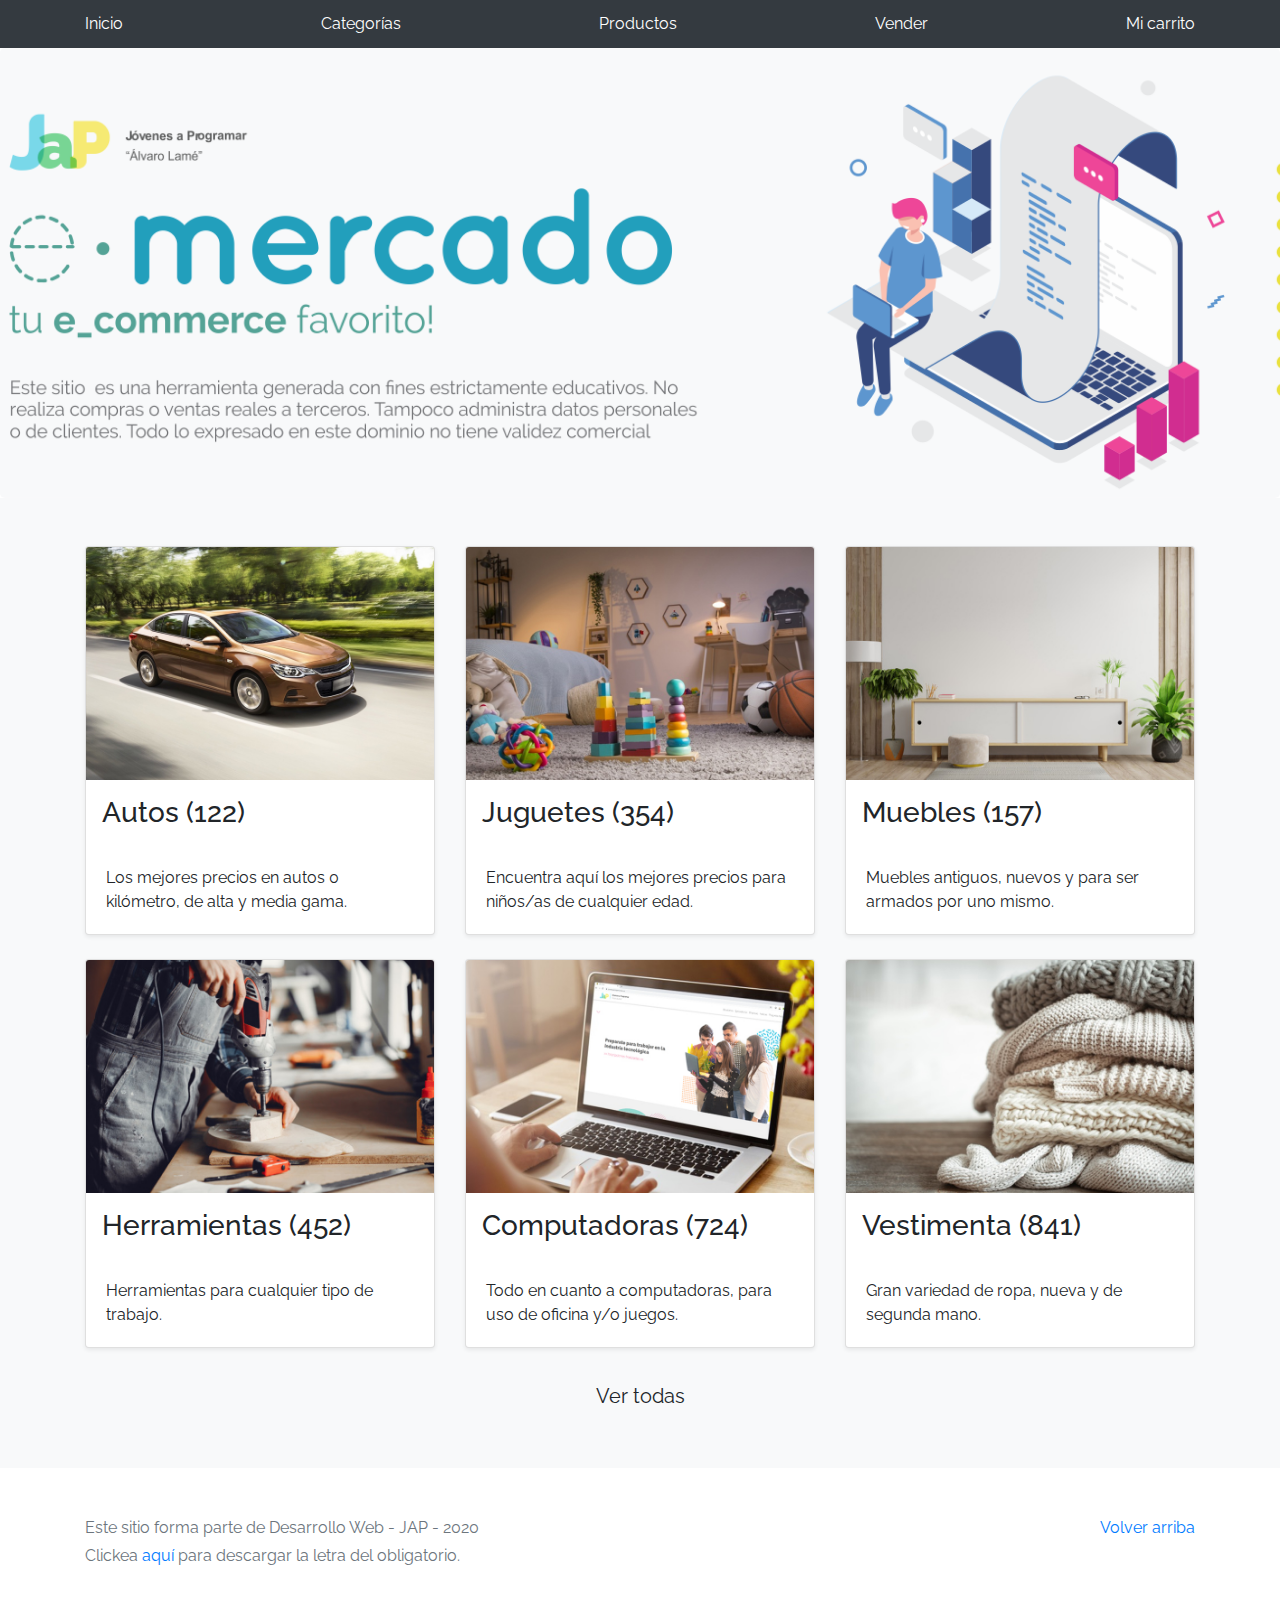
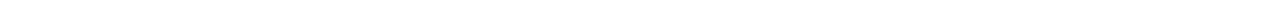
==== index.html @ 56582fe3 "Initial Commit" ====
<!DOCTYPE html>
<!-- saved from url=(0049)https://getbootstrap.com/docs/4.3/examples/album/ -->
<html lang="en">
  <head>
    <meta http-equiv="Content-Type" content="text/html; charset=UTF-8">
    <meta name="viewport" content="width=device-width, initial-scale=1, shrink-to-fit=no">
    <meta name="description" content="">
    <title>eMercado - Todo lo que busques está aquí</title>

    <link rel="canonical" href="https://getbootstrap.com/docs/4.3/examples/album/">
    <link href="https://fonts.googleapis.com/css?family=Raleway:300,300i,400,400i,700,700i,900,900i" rel="stylesheet">
    <!-- Bootstrap core CSS -->
    <link href="css/bootstrap.min.css" rel="stylesheet">
    <link href="css/styles.css" rel="stylesheet">
  </head>
  <body>
    <nav class="site-header sticky-top py-1 bg-dark">
      <div class="container d-flex flex-column flex-md-row justify-content-between">
        <a class="py-2 d-none d-md-inline-block" href="index.html">Inicio</a>
        <a class="py-2 d-none d-md-inline-block" href="categories.html">Categorías</a>
        <a class="py-2 d-none d-md-inline-block" href="products.html">Productos</a>
        <a class="py-2 d-none d-md-inline-block" href="sell.html">Vender</a>
        <a class="py-2 d-none d-md-inline-block" href="cart.html">Mi carrito</a>
      </div>
    </nav>
    <main role="main">
      <section class="jumbotron text-center">
        <div class="m-5">
          <h1></h1>
        </div>
      </section>
      <div class="album py-5 bg-light">
        <div class="container">
          <div class="row">
            <div class="col-md-4">
              <a href="categories.html" class="card mb-4 shadow-sm custom-card">
                <img class="bd-placeholder-img card-img-top"  src="img/cat1.jpg">
                <h3 class="m-3">Autos (122)</h3>
                <div class="card-body">
                  <p class="card-text">Los mejores precios en autos 0 kilómetro, de alta y media gama.</p>
                </div>
              </a>
            </div>
            <div class="col-md-4">
                <a href="categories.html" class="card mb-4 shadow-sm custom-card">
                  <img class="bd-placeholder-img card-img-top" src="img/cat2.jpg">
                  <h3 class="m-3">Juguetes (354)</h3>
                  <div class="card-body">
                    <p class="card-text">Encuentra aquí los mejores precios para niños/as de cualquier edad.</p>
                  </div>
                </a>
            </div>
            <div class="col-md-4">
                <a href="categories.html" class="card mb-4 shadow-sm custom-card">
                  <img class="bd-placeholder-img card-img-top" src="img/cat3.jpg">
                  <h3 class="m-3">Muebles (157)</h3>
                  <div class="card-body">
                    <p class="card-text">Muebles antiguos, nuevos y para ser armados por uno mismo.</p>
                  </div>
                </a>
            </div>
            <div class="col-md-4">
                <a href="categories.html" class="card mb-4 shadow-sm custom-card">
                  <img class="bd-placeholder-img card-img-top" src="img/cat4.jpg">
                  <h3 class="m-3">Herramientas (452)</h3>
                  <div class="card-body">
                    <p class="card-text">Herramientas para cualquier tipo de trabajo.</p>
                  </div>
                </a>
            </div>
            <div class="col-md-4">
                <a href="categories.html" class="card mb-4 shadow-sm custom-card">
                  <img class="bd-placeholder-img card-img-top" src="img/cat5.jpg">
                  <h3 class="m-3">Computadoras (724)</h3>
                  <div class="card-body">
                    <p class="card-text">Todo en cuanto a computadoras, para uso de oficina y/o juegos.</p>
                  </div>
                </a>
            </div>
            <div class="col-md-4">
                <a href="categories.html" class="card mb-4 shadow-sm custom-card">
                  <img class="bd-placeholder-img card-img-top" src="img/cat6.jpg">
                  <h3 class="m-3">Vestimenta (841)</h3>
                  <div class="card-body">
                    <p class="card-text">Gran variedad de ropa, nueva y de segunda mano.</p>
                  </div>
                </a>
            </div>
          </div>
          <div class="row">
              <a type="button" class="btn btn-light btn-lg btn-block" href="categories.html">Ver todas</a>
          </div>
        </div>
      </div>
    </main>
    <footer class="text-muted">
      <div class="container">
        <p class="float-right">
          <a href="#">Volver arriba</a>
        </p>
        <p>Este sitio forma parte de Desarrollo Web - JAP - 2020</p>
        <p>Clickea <a target="_blank" href="Letra.pdf">aquí</a> para descargar la letra del obligatorio.</p>
      </div>
    </footer>
    <script src="js/jquery-3.4.1.min.js"></script>
    <script src="js/bootstrap.bundle.min.js"></script>
    <script src="js/init.js"></script>
  </body>
</html>
---- css/styles.css ----
.jumbotron, .card-body, .container, .site-header{
    font-family: 'Raleway', serif !important;
}

.jumbotron .display-4{
    font-weight: bold;
}

.jumbotron {
  height: 50vh;
  padding: 5em inherit;
  margin-bottom: 0;
  background-color: #53C0FB;
  background: url('../img/cover_back.png');
  background-size: cover;
  background-position: center;
  background-repeat: no-repeat;
  color: black;
  font-weight: bold;
}

@media (min-width: 768px) {
  .jumbotron {
    padding-top: 6rem;
    padding-bottom: 6rem;
  }
}

.jumbotron p:last-child {
  margin-bottom: 0;
}

.jumbotron-heading {
  font-weight: 300;
}

.jumbotron .container {
  max-width: 40rem;
  background-color: rgba(255, 255, 255, 0.5);
  border-radius: 10px;
  text-shadow: 1px 1px 2px grey;
}

.jumbotron .lead{
  font-size: 38px;
}

footer {
  padding-top: 3rem;
  padding-bottom: 3rem;
}

footer p {
  margin-bottom: .25rem;
}

.site-header a {
  color: white;
  transition: ease-in-out color .15s;
}

.light-text {
  color: white;
}

.site-header .dropdown-menu a {
  color: black;
}

.dropzone{
  border: 2px dashed #0087F7;
  border-radius: 5px;
  background: white;
}

.alert{
  position: fixed;
  top:80px;
  width: 50%;
  left: 50%;
  transform: translate(-50%, 0);
}

.lds-ring {
  display: inline-block;
  position: relative;
  width: 64px;
  height: 64px;
  top:50%;
  left: 50%;
}
.lds-ring div {
  box-sizing: border-box;
  display: block;
  position: absolute;
  width: 51px;
  height: 51px;
  margin: 6px;
  border: 6px solid #fff;
  border-radius: 50%;
  animation: lds-ring 1.2s cubic-bezier(0.5, 0, 0.5, 1) infinite;
  border-color: #fff transparent transparent transparent;
}
.lds-ring div:nth-child(1) {
  animation-delay: -0.45s;
}
.lds-ring div:nth-child(2) {
  animation-delay: -0.3s;
}
.lds-ring div:nth-child(3) {
  animation-delay: -0.15s;
}
@keyframes lds-ring {
  0% {
    transform: rotate(0deg);
  }
  100% {
    transform: rotate(360deg);
  }
}

#spinner-wrapper{
  position: fixed;
  background-color: rgba(0,0,0,0.5);
  width:100%;
  height: 100%;
  top:0;
  left:0;
  z-index: 1021;
  display: none;
}

a.custom-card,
a.custom-card:hover {
  color: inherit;
  text-decoration: inherit;
}

.checked {
  color: orange;
}
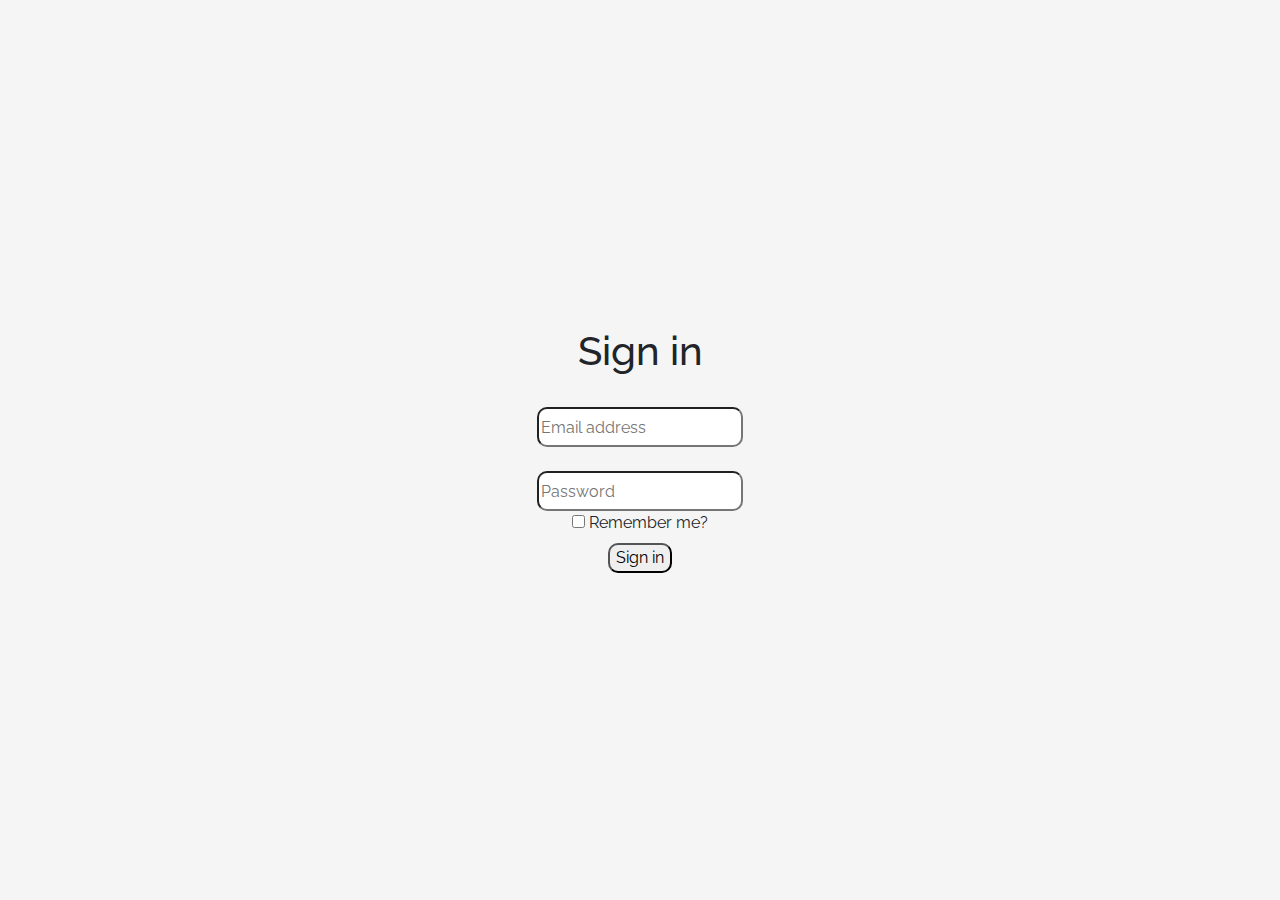
==== commit bd7c0a9b: "obligatorio 1" ====
--- a/index.html
+++ b/index.html
@@ -1,109 +1,59 @@
 <!DOCTYPE html>
 <!-- saved from url=(0049)https://getbootstrap.com/docs/4.3/examples/album/ -->
 <html lang="en">
-  <head>
-    <meta http-equiv="Content-Type" content="text/html; charset=UTF-8">
-    <meta name="viewport" content="width=device-width, initial-scale=1, shrink-to-fit=no">
-    <meta name="description" content="">
-    <title>eMercado - Todo lo que busques está aquí</title>
 
-    <link rel="canonical" href="https://getbootstrap.com/docs/4.3/examples/album/">
-    <link href="https://fonts.googleapis.com/css?family=Raleway:300,300i,400,400i,700,700i,900,900i" rel="stylesheet">
-    <!-- Bootstrap core CSS -->
-    <link href="css/bootstrap.min.css" rel="stylesheet">
-    <link href="css/styles.css" rel="stylesheet">
-  </head>
-  <body>
-    <nav class="site-header sticky-top py-1 bg-dark">
-      <div class="container d-flex flex-column flex-md-row justify-content-between">
-        <a class="py-2 d-none d-md-inline-block" href="index.html">Inicio</a>
-        <a class="py-2 d-none d-md-inline-block" href="categories.html">Categorías</a>
-        <a class="py-2 d-none d-md-inline-block" href="products.html">Productos</a>
-        <a class="py-2 d-none d-md-inline-block" href="sell.html">Vender</a>
-        <a class="py-2 d-none d-md-inline-block" href="cart.html">Mi carrito</a>
+<head>
+  <meta http-equiv="Content-Type" content="text/html; charset=UTF-8">
+  <meta name="viewport" content="width=device-width, initial-scale=1, shrink-to-fit=no">
+  <meta name="description" content="">
+  <title>eMercado - Todo lo que busques está aquí</title>
+
+  <link rel="canonical" href="https://getbootstrap.com/docs/4.3/examples/album/">
+  <link href="https://fonts.googleapis.com/css?family=Raleway:300,300i,400,400i,700,700i,900,900i" rel="stylesheet">
+  <!-- Bootstrap core CSS -->
+  <link href="css/bootstrap.min.css" rel="stylesheet">
+  <link href="css/styles.css" rel="stylesheet">
+  <style>
+    html, body{
+      height: 100%;
+    }
+
+    body {
+      display: -ms-flexbox;
+      display: flex;
+      -ms-flex-align: center;
+      align-items: center;
+      padding-top: 40px;
+      padding-bottom: 40px;
+      background-color: #f5f5f5;
+    }
+
+    .signin {
+      width: 100%;
+      max-width: 330px;
+      padding: 15px;
+      margin: auto;
+    }
+  </style>
+</head>
+
+<body class="text-center">
+  <div class="container p-5">
+    
+      <div>
+        <h1>Sign in</h1>
+        <label for="email"></label><br>
+        <input type="text" id="email" name="email" placeholder="Email address" ><br>
+        <label for="password"></label><br>
+        <input type="password" id="password" name="password" placeholder="Password" ><br>
+        <input type="checkbox" name="remember" id="remember" value="yes">
+        <label for="remember">Remember me?</label><br>
+        <input type="submit" name="submit" id="submit" value="Sign in">
       </div>
-    </nav>
-    <main role="main">
-      <section class="jumbotron text-center">
-        <div class="m-5">
-          <h1></h1>
-        </div>
-      </section>
-      <div class="album py-5 bg-light">
-        <div class="container">
-          <div class="row">
-            <div class="col-md-4">
-              <a href="categories.html" class="card mb-4 shadow-sm custom-card">
-                <img class="bd-placeholder-img card-img-top"  src="img/cat1.jpg">
-                <h3 class="m-3">Autos (122)</h3>
-                <div class="card-body">
-                  <p class="card-text">Los mejores precios en autos 0 kilómetro, de alta y media gama.</p>
-                </div>
-              </a>
-            </div>
-            <div class="col-md-4">
-                <a href="categories.html" class="card mb-4 shadow-sm custom-card">
-                  <img class="bd-placeholder-img card-img-top" src="img/cat2.jpg">
-                  <h3 class="m-3">Juguetes (354)</h3>
-                  <div class="card-body">
-                    <p class="card-text">Encuentra aquí los mejores precios para niños/as de cualquier edad.</p>
-                  </div>
-                </a>
-            </div>
-            <div class="col-md-4">
-                <a href="categories.html" class="card mb-4 shadow-sm custom-card">
-                  <img class="bd-placeholder-img card-img-top" src="img/cat3.jpg">
-                  <h3 class="m-3">Muebles (157)</h3>
-                  <div class="card-body">
-                    <p class="card-text">Muebles antiguos, nuevos y para ser armados por uno mismo.</p>
-                  </div>
-                </a>
-            </div>
-            <div class="col-md-4">
-                <a href="categories.html" class="card mb-4 shadow-sm custom-card">
-                  <img class="bd-placeholder-img card-img-top" src="img/cat4.jpg">
-                  <h3 class="m-3">Herramientas (452)</h3>
-                  <div class="card-body">
-                    <p class="card-text">Herramientas para cualquier tipo de trabajo.</p>
-                  </div>
-                </a>
-            </div>
-            <div class="col-md-4">
-                <a href="categories.html" class="card mb-4 shadow-sm custom-card">
-                  <img class="bd-placeholder-img card-img-top" src="img/cat5.jpg">
-                  <h3 class="m-3">Computadoras (724)</h3>
-                  <div class="card-body">
-                    <p class="card-text">Todo en cuanto a computadoras, para uso de oficina y/o juegos.</p>
-                  </div>
-                </a>
-            </div>
-            <div class="col-md-4">
-                <a href="categories.html" class="card mb-4 shadow-sm custom-card">
-                  <img class="bd-placeholder-img card-img-top" src="img/cat6.jpg">
-                  <h3 class="m-3">Vestimenta (841)</h3>
-                  <div class="card-body">
-                    <p class="card-text">Gran variedad de ropa, nueva y de segunda mano.</p>
-                  </div>
-                </a>
-            </div>
-          </div>
-          <div class="row">
-              <a type="button" class="btn btn-light btn-lg btn-block" href="categories.html">Ver todas</a>
-          </div>
-        </div>
-      </div>
-    </main>
-    <footer class="text-muted">
-      <div class="container">
-        <p class="float-right">
-          <a href="#">Volver arriba</a>
-        </p>
-        <p>Este sitio forma parte de Desarrollo Web - JAP - 2020</p>
-        <p>Clickea <a target="_blank" href="Letra.pdf">aquí</a> para descargar la letra del obligatorio.</p>
-      </div>
-    </footer>
-    <script src="js/jquery-3.4.1.min.js"></script>
-    <script src="js/bootstrap.bundle.min.js"></script>
-    <script src="js/init.js"></script>
-  </body>
+    
+  </div>
+
+  <script src="js/init.js"></script>
+  <script src="js/login.js"></script>
+</body>
 </html>--- a/css/styles.css
+++ b/css/styles.css
@@ -138,4 +138,20 @@
 
 .checked {
   color: orange;
+}
+
+.incomplete {
+  border-color: red;
+}
+
+input {
+  border-radius: 10px;
+}
+
+input[type=text]:hover, input[type=password]:hover, input[type=submit]:hover, input[type=chaeckbox]:hover{
+  border-color: rgba(25, 190, 190, 0.705);
+}
+
+input[type=text], input[type=password] {
+  height: 40px;
 }